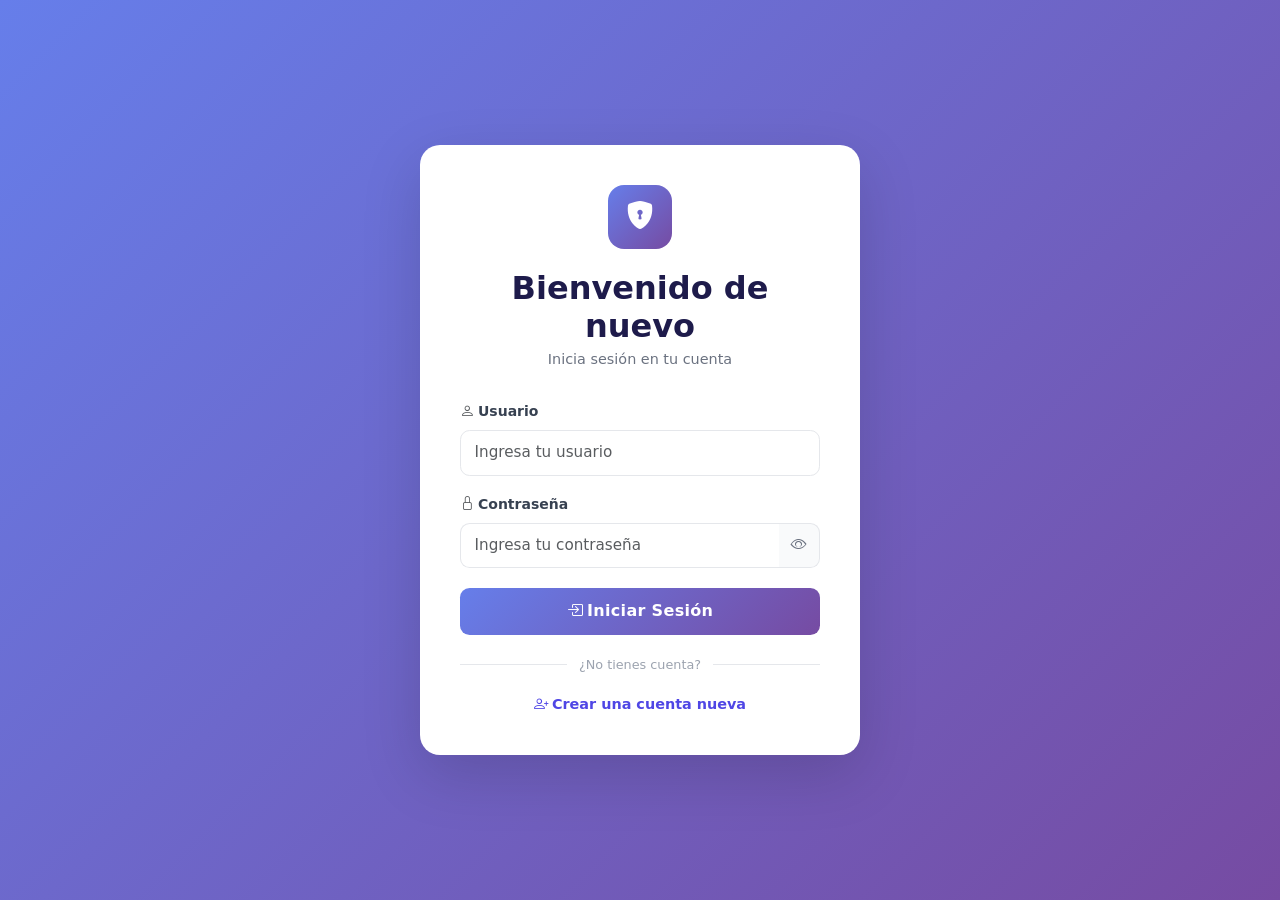
==== auth-ui-git/index.html @ baa94e71 "Initial commit: auth backend and UI scaffold Add initial authentication service and frontend scaffol" ====
<!DOCTYPE html>
<html lang="es">
<head>
  <meta charset="UTF-8" />
  <meta name="viewport" content="width=device-width, initial-scale=1.0" />
  <title>Iniciar Sesión</title>

  <!-- Bootstrap 5 -->
  <link rel="stylesheet" href="https://cdn.jsdelivr.net/npm/bootstrap@5.3.3/dist/css/bootstrap.min.css" />
  <!-- Bootstrap Icons -->
  <link rel="stylesheet" href="https://cdn.jsdelivr.net/npm/bootstrap-icons@1.11.3/font/bootstrap-icons.min.css" />
  <!-- Custom styles -->
  <link rel="stylesheet" href="css/main.css" />
</head>
<body>

  <div class="auth-card">

    <!-- Brand -->
    <div class="brand-icon">
      <i class="bi bi-shield-lock-fill"></i>
    </div>
    <h2>Bienvenido de nuevo</h2>
    <p class="subtitle">Inicia sesión en tu cuenta</p>

    <!-- Alert -->
    <div id="loginAlert" class="alert alert-auth mb-3" role="alert"></div>

    <!-- Form -->
    <form id="loginForm" novalidate onsubmit="handleLogin(event)">

      <!-- Username -->
      <div class="mb-3">
        <label for="loginUsername" class="form-label">
          <i class="bi bi-person me-1 text-muted"></i>Usuario
        </label>
        <input
          type="text"
          id="loginUsername"
          class="form-control"
          placeholder="Ingresa tu usuario"
          autocomplete="username"
          required
        />
      </div>

      <!-- Password -->
      <div class="mb-3">
        <label for="loginPassword" class="form-label">
          <i class="bi bi-lock me-1 text-muted"></i>Contraseña
        </label>
        <div class="input-group">
          <input
            type="password"
            id="loginPassword"
            class="form-control"
            placeholder="Ingresa tu contraseña"
            autocomplete="current-password"
            required
          />
          <button
            type="button"
            id="toggleLoginPwd"
            class="btn btn-toggle-pwd"
            aria-label="Mostrar / ocultar contraseña"
            onclick="togglePassword('loginPassword', 'toggleLoginPwd')"
          >
            <i class="bi bi-eye"></i>
          </button>
        </div>
      </div>

      <!-- Submit -->
      <button type="submit" id="loginBtn" class="btn btn-primary-custom mt-1">
        <span id="loginSpinner" class="btn-spinner"></span>
        <i class="bi bi-box-arrow-in-right me-1"></i>Iniciar Sesión
      </button>

    </form>

    <!-- Divider -->
    <div class="divider">¿No tienes cuenta?</div>

    <p class="text-center mb-0" style="font-size:.9rem;">
      <a href="register.html" class="auth-link">
        <i class="bi bi-person-plus me-1"></i>Crear una cuenta nueva
      </a>
    </p>

  </div>

  <!-- Bootstrap JS -->
  <script src="https://cdn.jsdelivr.net/npm/bootstrap@5.3.3/dist/js/bootstrap.bundle.min.js"></script>
  <!-- Auth logic -->
  
  <script>
    // Redirect if already logged in
    if (localStorage.getItem('auth_logged_in') === 'true') {
      window.location.href = 'dashboard.html';
    }
  </script>
</body>
</html>
---- auth-ui-git/css/main.css ----
/* ===== Variables ===== */
:root {
  --primary: #4f46e5;
  --primary-hover: #4338ca;
  --bg-gradient-start: #667eea;
  --bg-gradient-end: #764ba2;
  --card-shadow: 0 20px 60px rgba(0, 0, 0, 0.15);
  --input-focus: rgba(79, 70, 229, 0.25);
}

/* ===== Base ===== */
body {
  min-height: 100vh;
  background: linear-gradient(135deg, var(--bg-gradient-start) 0%, var(--bg-gradient-end) 100%);
  display: flex;
  align-items: center;
  justify-content: center;
  font-family: 'Segoe UI', system-ui, -apple-system, sans-serif;
}

/* ===== Auth Card ===== */
.auth-card {
  background: #ffffff;
  border-radius: 1.25rem;
  box-shadow: var(--card-shadow);
  padding: 2.5rem;
  width: 100%;
  max-width: 440px;
  animation: slideUp 0.4s ease;
}

.auth-card .brand-icon {
  width: 64px;
  height: 64px;
  background: linear-gradient(135deg, var(--bg-gradient-start), var(--bg-gradient-end));
  border-radius: 1rem;
  display: flex;
  align-items: center;
  justify-content: center;
  margin: 0 auto 1.25rem;
}

.auth-card .brand-icon i {
  font-size: 1.75rem;
  color: #ffffff;
}

.auth-card h2 {
  font-weight: 700;
  color: #1e1b4b;
  text-align: center;
  margin-bottom: 0.25rem;
}

.auth-card .subtitle {
  text-align: center;
  color: #6b7280;
  font-size: 0.9rem;
  margin-bottom: 1.75rem;
}

/* ===== Form Controls ===== */
.form-label {
  font-weight: 600;
  color: #374151;
  font-size: 0.875rem;
}

.form-control {
  border-radius: 0.6rem;
  border: 1.5px solid #e5e7eb;
  padding: 0.65rem 0.85rem;
  font-size: 0.95rem;
  transition: border-color 0.2s, box-shadow 0.2s;
}

.form-control:focus {
  border-color: var(--primary);
  box-shadow: 0 0 0 3px var(--input-focus);
}

.input-group .form-control {
  border-right: none;
}

.input-group .btn-toggle-pwd {
  border: 1.5px solid #e5e7eb;
  border-left: none;
  border-radius: 0 0.6rem 0.6rem 0;
  background: #f9fafb;
  color: #6b7280;
  transition: color 0.2s;
}

.input-group .btn-toggle-pwd:hover {
  color: var(--primary);
}

.input-group:focus-within .btn-toggle-pwd {
  border-color: var(--primary);
}

/* ===== Primary Button ===== */
.btn-primary-custom {
  background: linear-gradient(135deg, var(--bg-gradient-start), var(--bg-gradient-end));
  border: none;
  border-radius: 0.6rem;
  padding: 0.7rem;
  font-weight: 600;
  font-size: 1rem;
  letter-spacing: 0.02em;
  color: #fff;
  width: 100%;
  transition: opacity 0.2s, transform 0.1s;
}

.btn-primary-custom:hover {
  opacity: 0.92;
  transform: translateY(-1px);
  color: #fff;
}

.btn-primary-custom:active {
  transform: translateY(0);
}

.btn-primary-custom:disabled {
  opacity: 0.65;
  cursor: not-allowed;
  transform: none;
}

/* ===== Divider ===== */
.divider {
  display: flex;
  align-items: center;
  gap: 0.75rem;
  color: #9ca3af;
  font-size: 0.8rem;
  margin: 1.25rem 0;
}

.divider::before,
.divider::after {
  content: '';
  flex: 1;
  height: 1px;
  background: #e5e7eb;
}

/* ===== Link ===== */
.auth-link {
  color: var(--primary);
  font-weight: 600;
  text-decoration: none;
}

.auth-link:hover {
  color: var(--primary-hover);
  text-decoration: underline;
}

/* ===== Alert ===== */
.alert-auth {
  border-radius: 0.6rem;
  font-size: 0.875rem;
  padding: 0.65rem 0.9rem;
  display: none;
}

/* ===== Spinner ===== */
.btn-spinner {
  display: none;
  width: 1rem;
  height: 1rem;
  border: 2px solid rgba(255,255,255,0.4);
  border-top-color: #fff;
  border-radius: 50%;
  animation: spin 0.6s linear infinite;
  margin-right: 0.5rem;
}

/* ===== Dashboard ===== */
body.dashboard-body {
  background: #f3f4f6;
  display: block;
  align-items: unset;
  justify-content: unset;
}

.dashboard-navbar {
  background: linear-gradient(135deg, var(--bg-gradient-start) 0%, var(--bg-gradient-end) 100%);
  box-shadow: 0 2px 12px rgba(0,0,0,0.12);
}

.dashboard-navbar .navbar-brand {
  font-weight: 700;
  font-size: 1.25rem;
  color: #fff !important;
  letter-spacing: 0.02em;
}

.dashboard-navbar .nav-user {
  color: rgba(255,255,255,0.9) !important;
  font-size: 0.9rem;
}

.dashboard-navbar .btn-logout {
  background: rgba(255,255,255,0.15);
  border: 1.5px solid rgba(255,255,255,0.4);
  color: #fff;
  border-radius: 0.5rem;
  padding: 0.3rem 0.9rem;
  font-size: 0.875rem;
  font-weight: 600;
  transition: background 0.2s;
}

.dashboard-navbar .btn-logout:hover {
  background: rgba(255,255,255,0.28);
  color: #fff;
}

.welcome-hero {
  background: linear-gradient(135deg, var(--bg-gradient-start), var(--bg-gradient-end));
  color: #fff;
  padding: 3.5rem 1.5rem 5rem;
  text-align: center;
}

.welcome-hero h1 {
  font-size: 2.2rem;
  font-weight: 800;
}

.welcome-hero p {
  font-size: 1.05rem;
  opacity: 0.88;
}

.cards-section {
  margin-top: -3rem;
  padding: 0 1rem 3rem;
}

.stat-card {
  border: none;
  border-radius: 1rem;
  box-shadow: 0 4px 20px rgba(0,0,0,0.08);
  transition: transform 0.2s, box-shadow 0.2s;
}

.stat-card:hover {
  transform: translateY(-4px);
  box-shadow: 0 8px 30px rgba(0,0,0,0.12);
}

.stat-card .card-icon {
  width: 52px;
  height: 52px;
  border-radius: 0.8rem;
  display: flex;
  align-items: center;
  justify-content: center;
  font-size: 1.4rem;
}

.info-card {
  border: none;
  border-radius: 1rem;
  box-shadow: 0 4px 20px rgba(0,0,0,0.08);
}

.info-card .badge-role {
  background: linear-gradient(135deg, var(--bg-gradient-start), var(--bg-gradient-end));
  font-size: 0.8rem;
  padding: 0.35em 0.75em;
  border-radius: 0.4rem;
}

/* ===== Animations ===== */
@keyframes slideUp {
  from { opacity: 0; transform: translateY(24px); }
  to   { opacity: 1; transform: translateY(0); }
}

@keyframes spin {
  to { transform: rotate(360deg); }
}

/* ===== Responsive ===== */
@media (max-width: 480px) {
  .auth-card {
    margin: 1rem;
    padding: 1.75rem 1.25rem;
  }
  .welcome-hero h1 {
    font-size: 1.6rem;
  }
}
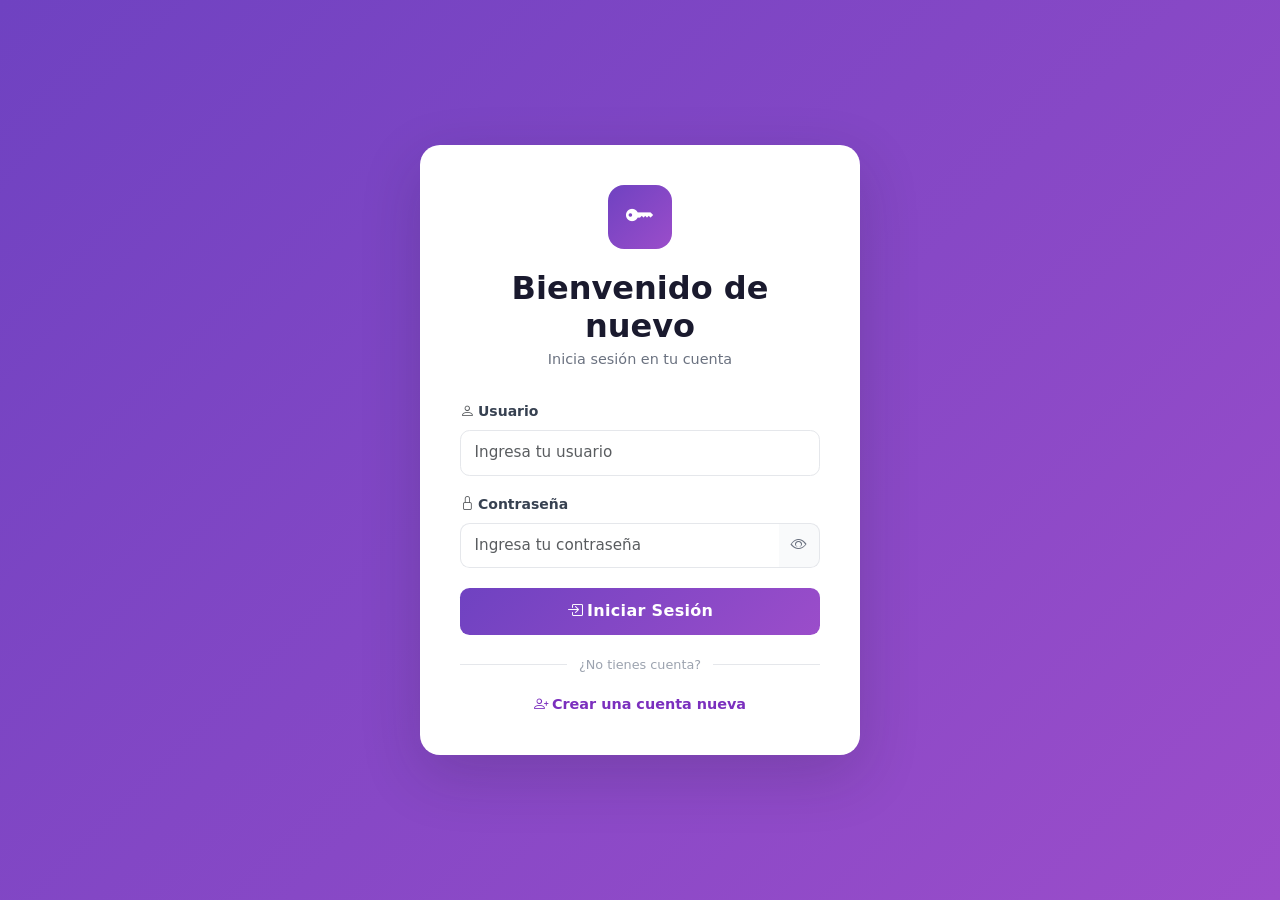
==== commit 142c5176: "Revamp theme vars and add role badges Align CSS variables and styles with project bootstrap theme: r" ====
--- a/auth-ui-git/index.html
+++ b/auth-ui-git/index.html
@@ -18,7 +18,7 @@
 
     <!-- Brand -->
     <div class="brand-icon">
-      <i class="bi bi-shield-lock-fill"></i>
+      <i class="bi bi-key-fill"></i>
     </div>
     <h2>Bienvenido de nuevo</h2>
     <p class="subtitle">Inicia sesión en tu cuenta</p>
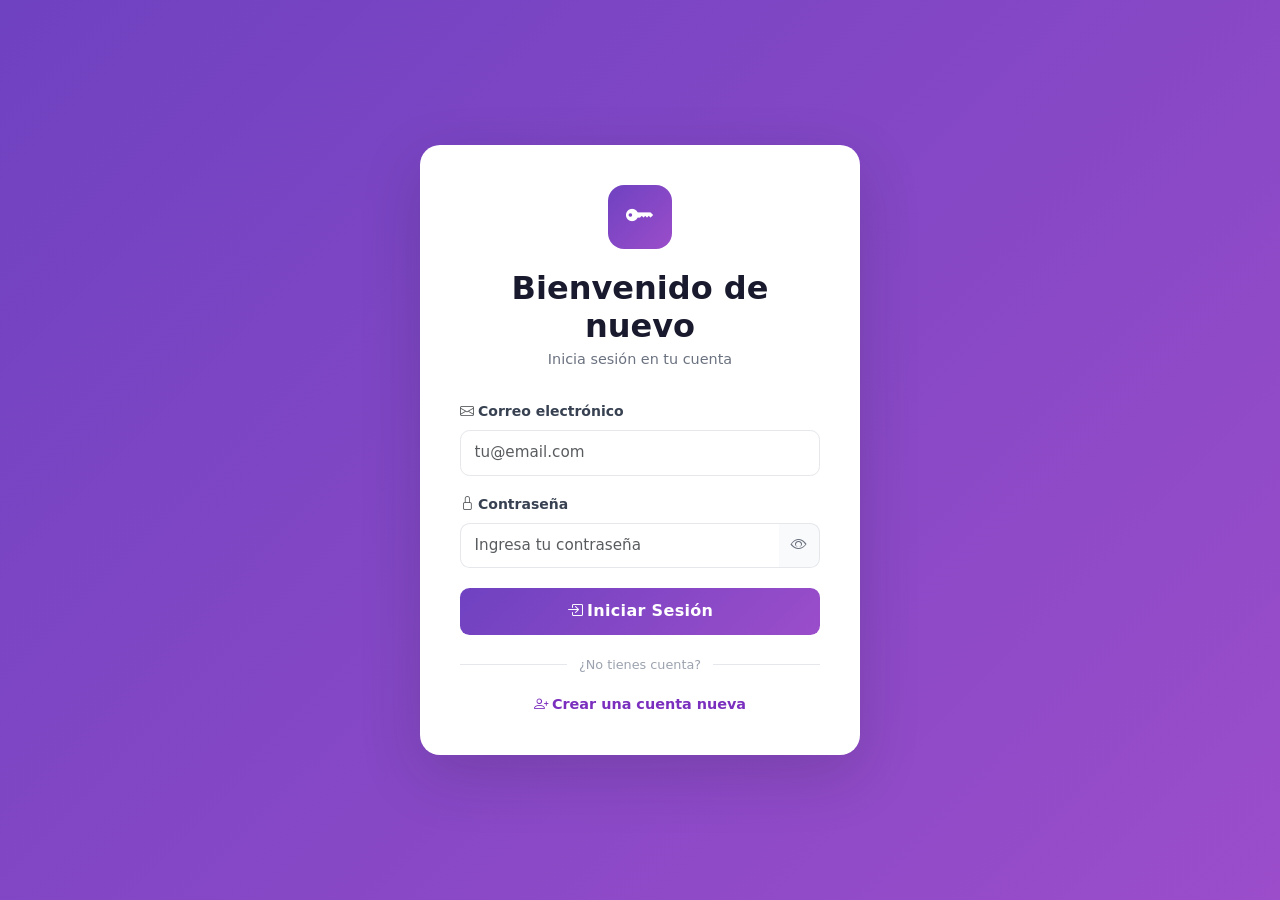
==== commit 3cb870b6: "Add JWT auth, user management & UI updates Introduce JWT-based authentication (JwtUtil, JwtAuthentic" ====
--- a/auth-ui-git/index.html
+++ b/auth-ui-git/index.html
@@ -11,6 +11,7 @@
   <link rel="stylesheet" href="https://cdn.jsdelivr.net/npm/bootstrap-icons@1.11.3/font/bootstrap-icons.min.css" />
   <!-- Custom styles -->
   <link rel="stylesheet" href="css/main.css" />
+  <link rel="stylesheet" href="css/index.css"/>
 </head>
 <body>
 
@@ -29,17 +30,17 @@
     <!-- Form -->
     <form id="loginForm" novalidate onsubmit="handleLogin(event)">
 
-      <!-- Username -->
+      <!-- Email -->
       <div class="mb-3">
-        <label for="loginUsername" class="form-label">
-          <i class="bi bi-person me-1 text-muted"></i>Usuario
+        <label for="loginEmail" class="form-label">
+          <i class="bi bi-envelope me-1 text-muted"></i>Correo electrónico
         </label>
         <input
-          type="text"
-          id="loginUsername"
+          type="email"
+          id="loginEmail"
           class="form-control"
-          placeholder="Ingresa tu usuario"
-          autocomplete="username"
+          placeholder="tu@email.com"
+          autocomplete="email"
           required
         />
       </div>
@@ -92,11 +93,11 @@
   <!-- Bootstrap JS -->
   <script src="https://cdn.jsdelivr.net/npm/bootstrap@5.3.3/dist/js/bootstrap.bundle.min.js"></script>
   <!-- Auth logic -->
-  
+  <script src="src/main.js"></script>
   <script>
     // Redirect if already logged in
-    if (localStorage.getItem('auth_logged_in') === 'true') {
-      window.location.href = 'dashboard.html';
+    if (typeof isLoggedIn === 'function' && isLoggedIn()) {
+      redirectByRole();
     }
   </script>
 </body>
--- a/auth-ui-git/css/index.css
+++ b/auth-ui-git/css/index.css
@@ -0,0 +1,131 @@
+/* ===== Base para Login ===== */
+body {
+  min-height: 100vh;
+  background: linear-gradient(135deg, var(--bg-gradient-start) 0%, var(--bg-gradient-end) 100%);
+  display: flex;
+  align-items: center;
+  justify-content: center;
+  font-family: var(--font-sans);
+  color: var(--dark);
+}
+
+/* ===== Auth Card ===== */
+.auth-card {
+  background: #ffffff;
+  border-radius: 1.25rem;
+  box-shadow: var(--card-shadow);
+  padding: 2.5rem;
+  width: 100%;
+  max-width: 440px;
+  animation: slideUp 0.4s ease;
+}
+
+.auth-card .brand-icon {
+  width: 64px;
+  height: 64px;
+  background: linear-gradient(135deg, var(--bg-gradient-start), var(--bg-gradient-end));
+  border-radius: 1rem;
+  display: flex;
+  align-items: center;
+  justify-content: center;
+  margin: 0 auto 1.25rem;
+}
+
+.auth-card .brand-icon i {
+  font-size: 1.75rem;
+  color: #ffffff;
+}
+
+.auth-card h2 {
+  font-weight: 700;
+  color: var(--dark);
+  text-align: center;
+  margin-bottom: 0.25rem;
+}
+
+.auth-card .subtitle {
+  text-align: center;
+  color: #6b7280;
+  font-size: 0.9rem;
+  margin-bottom: 1.75rem;
+}
+
+/* ===== Elementos del Formulario de Login ===== */
+.input-group .form-control {
+  border-right: none;
+}
+
+.input-group .btn-toggle-pwd {
+  border: 1.5px solid #e5e7eb;
+  border-left: none;
+  border-radius: 0 0.6rem 0.6rem 0;
+  background: #f9fafb;
+  color: #6b7280;
+  transition: color 0.2s;
+}
+
+.input-group .btn-toggle-pwd:hover {
+  color: var(--primary);
+}
+
+.input-group:focus-within .btn-toggle-pwd {
+  border-color: var(--primary);
+}
+
+/* ===== Divider ===== */
+.divider {
+  display: flex;
+  align-items: center;
+  gap: 0.75rem;
+  color: #9ca3af;
+  font-size: 0.8rem;
+  margin: 1.25rem 0;
+}
+
+.divider::before,
+.divider::after {
+  content: '';
+  flex: 1;
+  height: 1px;
+  background: #e5e7eb;
+}
+
+/* ===== Link ===== */
+.auth-link {
+  color: var(--primary);
+  font-weight: 600;
+  text-decoration: none;
+}
+
+.auth-link:hover {
+  color: var(--primary-hover);
+  text-decoration: underline;
+}
+
+/* ===== Alert ===== */
+.alert-auth {
+  border-radius: 0.6rem;
+  font-size: 0.875rem;
+  padding: 0.65rem 0.9rem;
+  display: none;
+}
+
+/* ===== Spinner ===== */
+.btn-spinner {
+  display: none;
+  width: 1rem;
+  height: 1rem;
+  border: 2px solid rgba(255, 255, 255, 0.4);
+  border-top-color: #fff;
+  border-radius: 50%;
+  animation: spin 0.6s linear infinite;
+  margin-right: 0.5rem;
+}
+
+/* ===== Responsive Login ===== */
+@media (max-width: 480px) {
+  .auth-card {
+    margin: 1rem;
+    padding: 1.75rem 1.25rem;
+  }
+}
